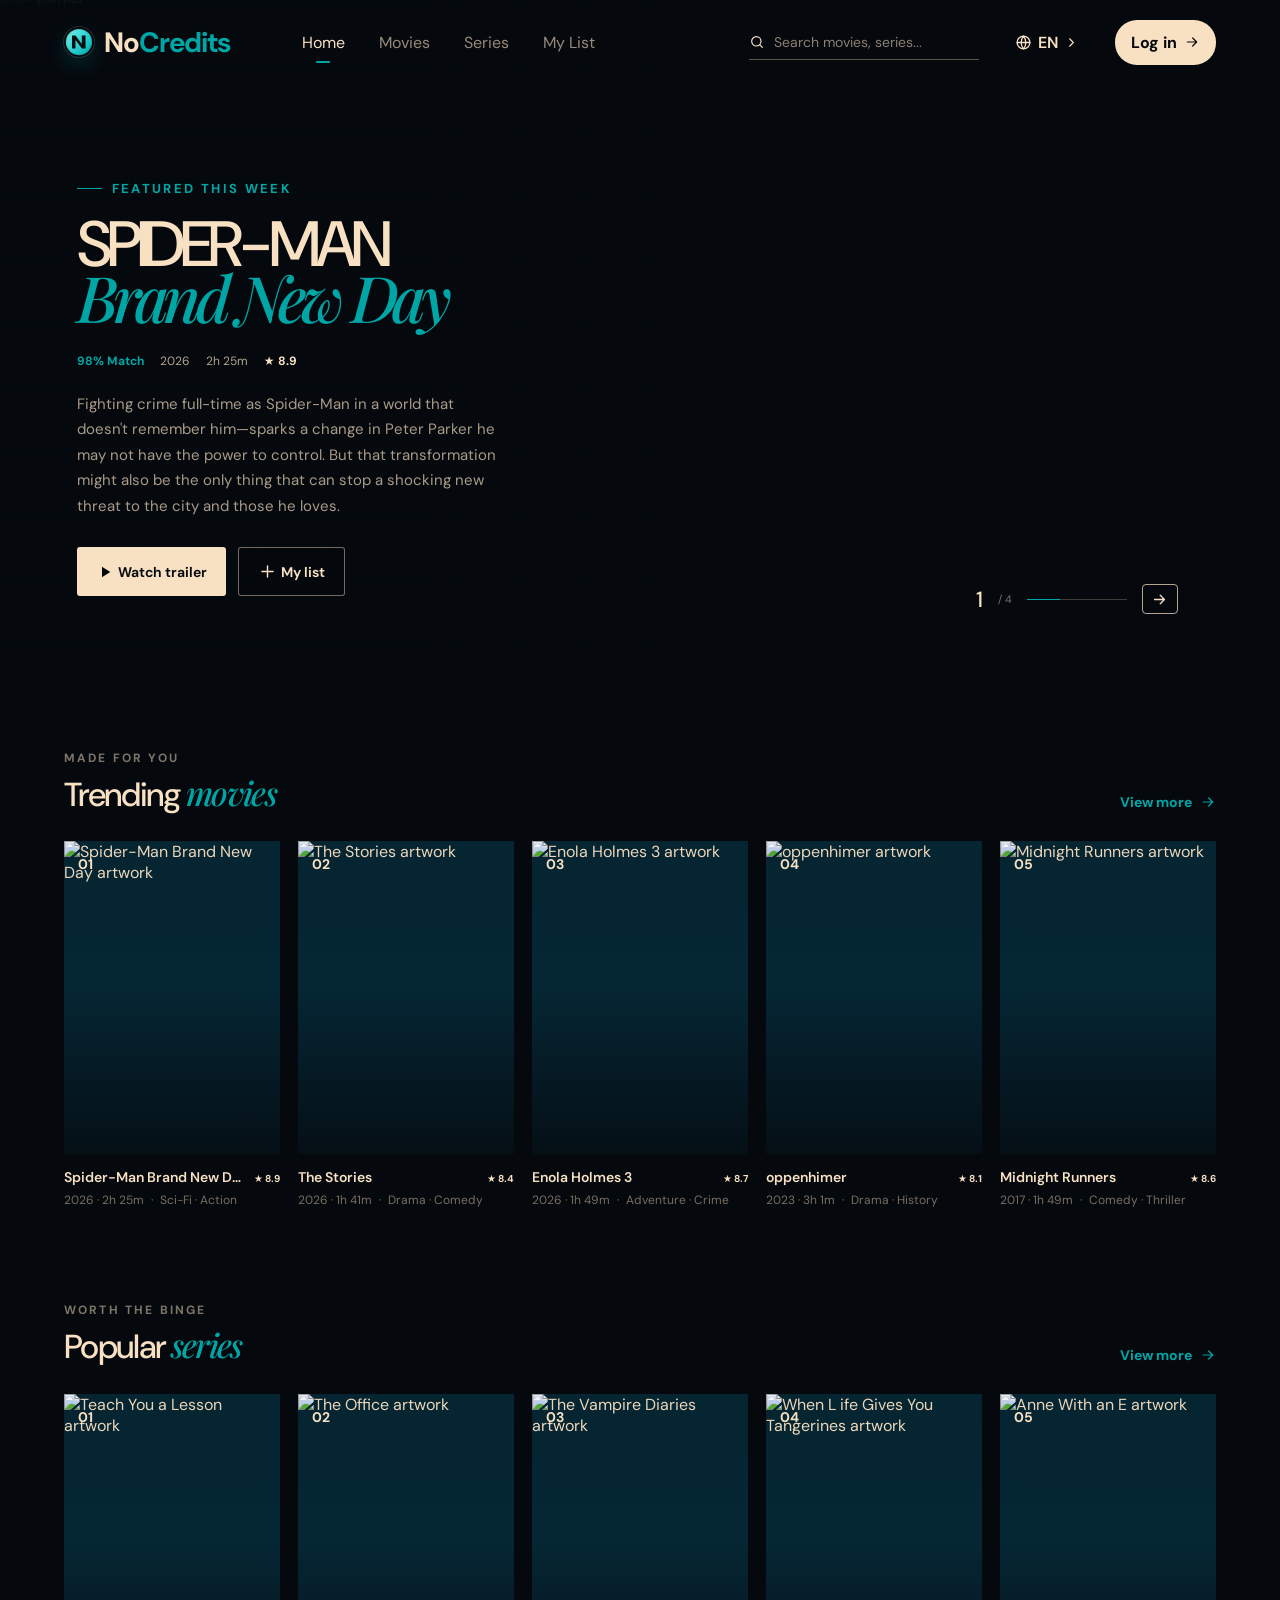
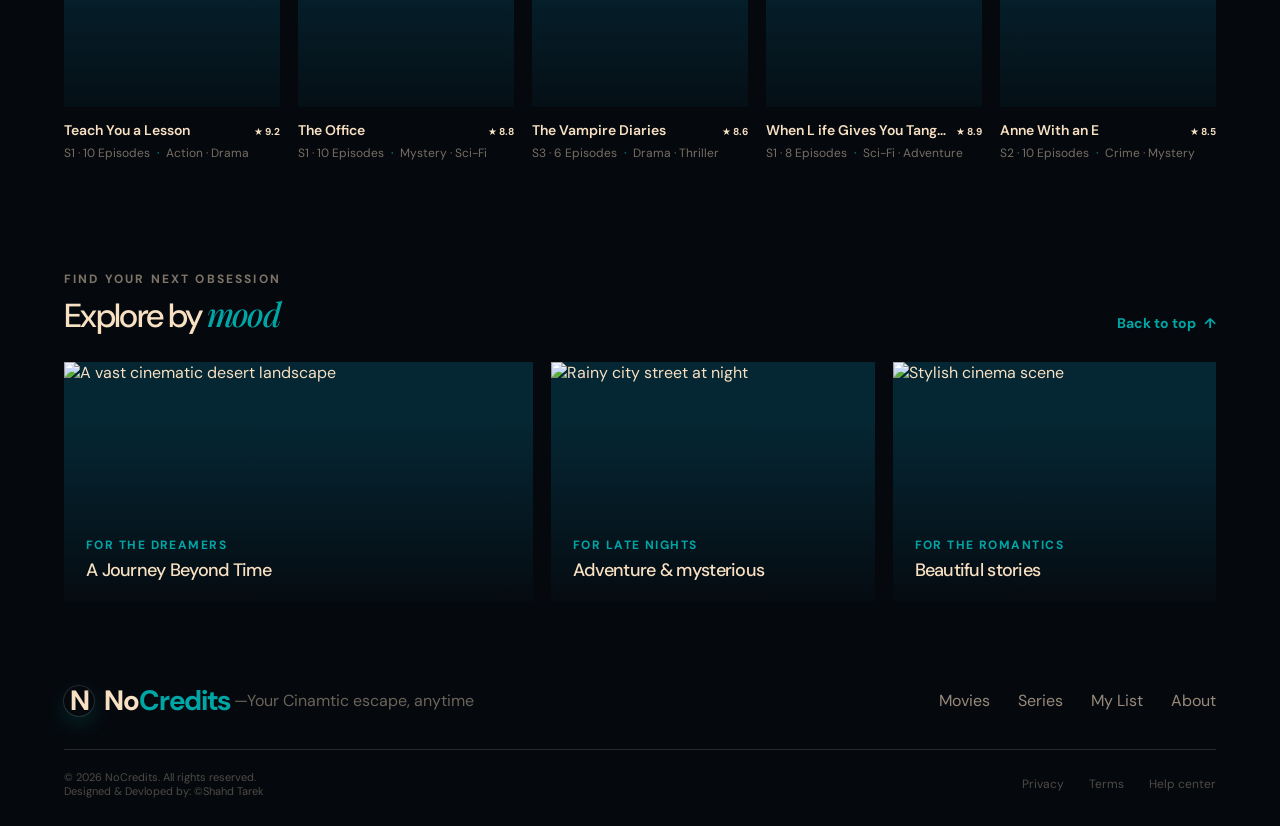
==== index.html @ 858e2f1b "Add files via upload" ====
<!doctype html>
<html lang="en">
  <head>
    <meta charset="UTF-8" />
    <meta name="viewport" content="width=device-width, initial-scale=1.0" />
    <meta name="description" content="NoCredits — your home for unforgettable movies and series." />
    <title>NoCredits — Watch what moves you</title>
    <link rel="icon" href="data:image/svg+xml,%3Csvg xmlns='http://www.w3.org/2000/svg' viewBox='0 0 64 64'%3E%3Ccircle cx='32' cy='32' r='30' fill='%2300a6a6'/%3E%3Cpath d='M20 45V19h8l8 13V19h8v26h-8l-8-13v13z' fill='%2305090e'/%3E%3C/svg%3E" />
    <link rel="stylesheet" href="style.css" />
    
</head>
  <body>
    <!-- <header section> -->
    <header class="site-header" id="siteHeader">
      <div class="header-inner">
        <a class="brand" href="#top" aria-label="NoCredits home">
          <span class="brand-mark" aria-hidden="true">
            <svg viewBox="0 0 64 64" role="img" aria-label="NoCredits logo">
              <defs>
                <linearGradient id="brandGlow" x1="0%" x2="100%" y1="0%" y2="100%">
                  <stop offset="0%" stop-color="#77f3e5"/>
                  <stop offset="55%" stop-color="#29d1d1"/>
                  <stop offset="100%" stop-color="#00a6a6"/>
                </linearGradient>
              </defs>
              <circle cx="32" cy="32" r="28" fill="url(#brandGlow)"/>
              <path d="M17 46V18h7.5l13.5 18.5V18H46v28h-7.8L24.5 27.5V46H17Z" fill="#051015"/>
            </svg>
          </span>
          <span class="brand-name">No<span>Credits</span></span>
        </a>

        <nav class="main-nav" id="mainNav" aria-label="Main navigation">
          <a class="nav-link active" href="#top">Home</a>
          <a class="nav-link" href="#movies">Movies</a>
          <a class="nav-link" href="#series">Series</a>
          <a class="nav-link" href="my-list.html">My List</a>
        </nav>
        <div class="header-actions">
          <label class="search-box">
            <span class="search-icon" aria-hidden="true">
              <svg width="18" height="18" viewBox="0 0 24 24" fill="none" stroke="currentColor" stroke-width="1.8" stroke-linecap="round" stroke-linejoin="round">
                <circle cx="11" cy="11" r="7"></circle>
                <path d="m20 20-4-4"></path>
              </svg>
            </span>
            <input id="searchInput" type="search" placeholder="Search movies, series..." aria-label="Search movies and series" />
          </label>
          <div class="language-picker" id="languagePicker">
            <button class="language-button" id="languageButton" aria-label="Choose language" aria-expanded="false">
              <svg width="17" height="17" viewBox="0 0 24 24" fill="none" stroke="currentColor" stroke-width="1.8" stroke-linecap="round" stroke-linejoin="round">
                <circle cx="12" cy="12" r="9"></circle>
                <path d="M3 12h18M12 3a14 14 0 0 1 0 18M12 3a14 14 0 0 0 0 18"></path>
              </svg>
              <span id="selectedLanguage">EN</span>
              <svg width="15" height="15" viewBox="0 0 24 24" fill="none" stroke="currentColor" stroke-width="1.8" stroke-linecap="round" stroke-linejoin="round">
                <path d="m9 18 6-6-6-6"></path>
              </svg>
            </button>
            <ul class="language-menu" id="languageMenu" aria-label="Language options">
              <li><button class="language-option" type="button" data-lang="ar">العربية</button></li>
              <li><button class="language-option active" type="button" data-lang="en">English</button></li>
              <li><button class="language-option" type="button" data-lang="fr">Français</button></li>
            </ul>
          </div>
          <button class="login-button" id="loginButton">
            Log in
            <svg width="16" height="16" viewBox="0 0 24 24" fill="none" stroke="currentColor" stroke-width="1.8" stroke-linecap="round" stroke-linejoin="round">
              <path d="M5 12h14M13 6l6 6-6 6"></path>
            </svg>
          </button>
          <button class="menu-button" id="menuButton" aria-label="Open menu" aria-expanded="false">
            <svg width="23" height="23" viewBox="0 0 24 24" fill="none" stroke="currentColor" stroke-width="1.8" stroke-linecap="round" stroke-linejoin="round">
              <path d="M4 7h16M4 12h16M4 17h16"></path>
            </svg>
          </button>
        </div>
      </div>
    </header>




  

    <main id="top">
      <!-- HERO section -->
      <section class="hero" aria-label="Featured title">
        <img class="hero-image" src="./9cfc95c79aabf78e9229b2271e0ae1a6.jpg" alt="peter parker" />
        <div class="hero-overlay"></div>
        <div class="hero-grid"></div>

        <div class="hero-content">
          <div class="eyebrow">
            <span class="eyebrow-line"></span>
            Featured this week
          </div>
          <h1 class="hero-title">SPIDER-MAN<br /><em>Brand New Day</em></h1>
          <div class="hero-meta">
            <span class="match">98% Match</span>
            <span>2026</span>
            <span>2h 25m</span>
            <span class="rating">★ 8.9</span>
          </div>
          <p class="hero-description">
            Fighting crime full-time as Spider-Man in a world that doesn't remember him—sparks a change in Peter Parker 
            he may not have the power to control. But that transformation might also be the only thing that can stop a shocking new threat to the city and those he loves.
          </p>
          <div class="hero-actions">
            <button class="primary-button" data-action="play" data-title="The Last Horizon">
              <svg width="18" height="18" viewBox="0 0 24 24" fill="currentColor" stroke="none"><path d="m8 5 11 7-11 7V5Z"></path></svg>
              Watch trailer
            </button>
            <button class="secondary-button" data-action="add" data-title="Spider-Man Brand New Day">
              <svg width="19" height="19" viewBox="0 0 24 24" fill="none" stroke="currentColor" stroke-width="1.8" stroke-linecap="round"><path d="M12 5v14M5 12h14"></path></svg>
              My list
            </button>
          </div>
        </div>
        <div class="hero-counter">
          <strong>1</strong>
          <span>/ 4</span>
          <div class="counter-line"><i></i></div>
          <button id="heroNext" aria-label="Scroll to next section">
            <svg width="17" height="17" viewBox="0 0 24 24" fill="none" stroke="currentColor" stroke-width="1.8" stroke-linecap="round" stroke-linejoin="round"><path d="M5 12h14M13 6l6 6-6 6"></path></svg>
          </button>
        </div>
      </section>




      <!-- TRENDING MOVIES section -->
      <section class="content-section" id="movies">
        <div class="section-heading">
          <div>
            <span class="section-kicker">Made for you</span>
            <h2 class="section-title">Trending <em>movies</em></h2>
          </div>
          <button class="see-all view-more-button" data-target="moviesGrid" aria-expanded="false">
            <span>View more</span>
            <svg width="16" height="16" viewBox="0 0 24 24" fill="none" stroke="currentColor" stroke-width="1.8" stroke-linecap="round" stroke-linejoin="round"><path d="M5 12h14M13 6l6 6-6 6"></path></svg>
          </button>
        </div>
        <div class="media-grid" id="moviesGrid"></div>
      </section>






      
      <!-- POPULAR SERIES section -->
      <section class="content-section series-section" id="series">
        <div class="section-heading">
          <div>
            <span class="section-kicker">Worth the binge</span>
            <h2 class="section-title">Popular <em>series</em></h2>
          </div>
          <button class="see-all view-more-button" data-target="seriesGrid" aria-expanded="false">
            <span>View more</span>
            <svg width="16" height="16" viewBox="0 0 24 24" fill="none" stroke="currentColor" stroke-width="1.8" stroke-linecap="round" stroke-linejoin="round"><path d="M5 12h14M13 6l6 6-6 6"></path></svg>
          </button>
        </div>
        <div class="media-grid" id="seriesGrid"></div>
      </section>







      <!-- EXPLORE section -->
      <section class="discover-section" id="discover">
        <div class="section-heading">
          <div>
            <span class="section-kicker">Find your next obsession</span>
            <h2 class="section-title">Explore by <em>mood</em></h2>
          </div>
          <a href="#top" class="see-all">Back to top <span aria-hidden="true">↑</span></a>
        </div>
        <div class="mood-grid">
          <a class="mood-card mood-card-wide" href="#movies">
            <img src="./matthieow.jpg" alt="A vast cinematic desert landscape" loading="lazy" />
            <span class="mood-overlay"></span>
            <span class="mood-copy"><small>For the dreamers</small><strong>A Journey Beyond Time</strong></span>
          </a>
          <a class="mood-card" href="#series">
            <img src="./harry potter.jpg" alt="Rainy city street at night" loading="lazy" />
            <span class="mood-overlay"></span>
            <span class="mood-copy"><small>For late nights</small><strong>Adventure & mysterious</strong></span>
          </a>
          <a class="mood-card" href="#movies">
            <img src="./hometown cha cha.jpg" alt="Stylish cinema scene" loading="lazy" />
            <span class="mood-overlay"></span>
            <span class="mood-copy"><small>For the romantics</small><strong>Beautiful stories</strong></span>
          </a>
        </div>
      </section>
    </main>






    <!-- <footer section> -->
    <footer class="site-footer">
      <div class="footer-top">
        <a class="brand" href="#top">
          <span class="brand-mark">N</span>
          <span class="brand-name">No<span>Credits</span></span>
        </a>
        <p class="footer-tag">—Your Cinamtic escape, anytime</p>
        <nav class="footer-links" aria-label="Footer navigation">
          <a href="#movies">Movies</a>
          <a href="#series">Series</a>
          <a href="/my-list.html">My List</a>
          <a href="#top">About</a>
        </nav>
      </div>
      <div class="footer-bottom">
        <span>© 2026 NoCredits. All rights reserved.
          <br>Designed & Devloped by: ©Shahd Tarek
        </span>
        <div class="footer-legal">
          <a href="#top">Privacy</a>
          <a href="#top">Terms</a>
          <a href="#top">Help center</a>
        </div>
      </div>
    </footer>












    <!-- Toast notifications -->
    <div class="toast" id="toast" role="status" aria-live="polite"></div>

    <div class="login-modal" id="loginModal" aria-hidden="true">
      <div class="login-panel" role="dialog" aria-modal="true" aria-labelledby="loginTitle">
        <button class="login-close" id="loginClose" type="button" aria-label="Close login form">×</button>
        <h3 class="login-title" id="loginTitle">Login</h3>
        <form class="login-form" id="loginForm">
          <div class="login-field">
            <label for="loginName">Name</label>
            <input id="loginName" name="name" type="text" placeholder="Enter your name" required />
          </div>

          <div class="login-field">
            <label for="loginNumber">Number</label>
            <input id="loginNumber" name="number" type="tel" placeholder="Enter your number" required />
          </div>

          <div class="login-field">
            <label for="loginCountry">Country</label>
            <select id="loginCountry" name="country" required>
              <option value="" selected disabled>Select your country</option>
              <option value="United States">Egypt</option>
              <option value="United States">United States</option>
              <option value="United Kingdom">United Kingdom</option>
              <option value="India">India</option>
              <option value="France">France</option>
              <option value="Saudi Arabia">Saudi Arabia</option>
              <option value="UAE">UAE</option>
            </select>
          </div>
          <div class="login-field">
            <label for="loginEmail">Email</label>
            <input id="loginEmail" name="email" type="email" placeholder="Enter your email" required />
          </div>

          <button class="login-submit" type="submit">Login</button>
        </form>
      </div>
    </div>
    <script type="module" src="/script.js"></script>
  </body>
</html>
---- style.css ----
@import url('https://fonts.googleapis.com/css2?family=DM+Sans:wght@400;500;600;700&family=Playfair+Display:ital,wght@0,500;0,600;1,500;1,600&display=swap');

:root {
  font-family: 'DM Sans', system-ui, sans-serif;
  color: #f8e0c2;
  background: #05090e;
  font-synthesis: none;
  text-rendering: optimizeLegibility;
  -webkit-font-smoothing: antialiased;
  -moz-osx-font-smoothing: grayscale;

  --ink:    #05090e;
  --deep:   #052633;
  --teal:   #005a68;
  --bright: #00a6a6;
  --cream:  #f8e0c2;
  --muted:  #8ca6aa;
  --line:   rgba(248, 224, 194, 0.15);
}

* { margin: 0;
  padding: 0;
  box-sizing: border-box;
}

html {
  scroll-behavior: smooth;
  font-size: 100%;
}

body {
  margin: 0;
  min-width: 320px;
  font-size: 16px;
  background: var(--ink);
}

button,
input {
  font: inherit;
}

button,
a {
  -webkit-tap-highlight-color: transparent;
}

a {
  color: inherit;
  text-decoration: none;
}

button {
  border: 0;
  cursor: pointer;
  background: transparent;
}

h1, h2, h3, p {
  margin: 0;
}

/* ---------- Header ---------- */
.site-header {
  position: absolute;
  top: 0;
  left: 0;
  right: 0;
  z-index: 50;
  height: 84px;
  transition: background 0.3s ease, backdrop-filter 0.3s ease;
}

.site-header.scrolled {
  background: rgba(5, 9, 14, 0.85);
  backdrop-filter: blur(12px);
}

.header-inner {
  display: flex;
  align-items: center;
  gap: 42px;
  height: 100%;
  padding: 0 clamp(24px, 5vw, 80px);
}

.brand {
  display: flex;
  align-items: center;
  gap: 10px;
  font-size: 28px;
  font-weight: 700;
  letter-spacing: -0.04em;
  flex-shrink: 0;
}

.brand-name span {
  color: var(--bright);
}

.brand-mark {
  position: relative;
  display: inline-flex;
  align-items: center;
  justify-content: center;
  width: 30px;
  height: 30px;
  border-radius: 50%;
  overflow: hidden;
  box-shadow: 0 0 0 1px rgba(255, 255, 255, 0.12), 0 8px 20px rgba(0, 166, 166, 0.18);
}

.brand-mark svg {
  display: block;
  width: 100%;
  height: 100%;
}

.brand-mark::after {
  content: '';
  position: absolute;
  inset: 2px;
  border: 1px solid rgba(5, 9, 14, 0.12);
  border-radius: 50%;
  pointer-events: none;
}

.main-nav {
  display: flex;
  align-items: center;
  gap: clamp(18px, 3vw, 34px);
  margin-right: auto;
  margin-left: 30px;
}

.nav-link,
.footer-links a {
  color: rgba(248, 224, 194, 0.6);
  font-size: 16px;
  transition: color 0.2s ease;
}

.nav-link:hover,
.nav-link.active,
.footer-links a:hover {
  color: var(--cream);
}

.nav-link.active::after {
  content: '';
  display: block;
  width: 14px;
  height: 2px;
  margin: 8px auto -10px;
  background: var(--bright);
  border-radius: 2px;
}

.header-actions {
  display: flex;
  align-items: center;
  gap: 28px !important;
  flex: 1;
  justify-content: flex-end;
}

.search-box {
  display: flex;
  align-items: center;
  gap: 9px;
  width: min(230px, 22vw);
  min-width: 120px;
  flex: 1;
  max-width: 230px;
  padding: 8px 0;
  border-bottom: 1px solid rgba(248, 224, 194, 0.35);
}

.search-box input {
  width: 100%;
  background: transparent;
  border: 0;
  outline: 0;
  color: var(--cream);
  font-size: 14px;
  min-width: 0;
}

.search-box input::placeholder {
  color: rgba(248, 224, 194, 0.55);
}

.search-icon {
  display: flex;
  align-items: center;
  justify-content: center;
  width: 16px;
  height: 16px;
  color: var(--cream);
}

.language-picker {
  position: relative;
  font-size: 14px;
}

.language-button {
  display: flex;
  align-items: center;
  gap: 6px;
  color: var(--cream);
  font-size: 16px;
  font-weight: 600;
  padding: 6px 8px;
  border-radius: 999px;
  transition: background 0.2s ease;
}

.language-button:hover {
  background: rgba(248, 224, 194, 0.06);
}

.language-menu {
  position: absolute;
  top: calc(100% + 10px);
  right: 0;
  min-width: 160px;
  margin: 0;
  padding: 8px;
  list-style: none;
  background:linear-gradient( #005a68 , #052633 60%);
  border: 1px solid rgba(248, 224, 194, 0.18);
  border-radius: 14px;
  box-shadow: 0 18px 34px rgba(0, 0, 0, 0.28);
  opacity: 0;
  pointer-events: none;
  transform: translateY(-8px);
  transition: opacity 0.2s ease, transform 0.2s ease;
  z-index: 20;
}

.language-picker.open .language-menu {
  opacity: 1;
  pointer-events: auto;
  transform: translateY(0);
}

.language-option {
  width: 100%;
  padding: 10px 12px;
  border-radius: 10px;
  color: rgba(248, 224, 194, 0.8);
  text-align: left;
  font-size: 16px;
  font-weight: 600;
  transition: background 0.15s ease, color 0.15s ease;
}

.language-option:hover,
.language-option.active {
  background: rgba(0, 166, 166, 0.14);
  color: var(--cream);
}

.login-button {
  display: flex;
  align-items: center;
  gap: 7px;
  padding: 12px 16px;
  border-radius: 22px;
  background: var(--cream);
  color: var(--ink);
  font-size: 16px;
  font-weight: 700;
  transition: background 0.2s ease, transform 0.2s ease;
}

.login-button:hover,
.primary-button:hover {
  background: #fff1dc;
  transform: translateY(-2px);
}

.menu-button {
  display: none;
  color: var(--cream);
}


















/* ---------- Hero ---------- */
.hero {
  position: relative;
  min-height: 670px;
  overflow: hidden;
}

.hero-image {
  position: absolute;
  inset: 0;
  width: 100%;
  height: 100%;
  object-fit: cover;
  object-position: 50% 35%;
  transform: scale(1.04);
  transform-origin: center center;
}

.hero-overlay {
  position: absolute;
  inset: 0;
  background:
    linear-gradient(90deg,
      rgba(5, 9, 14, 0.98) 0%,
      rgba(5, 9, 14, 0.85) 30%,
      rgba(5, 9, 14, 0.23) 74%,
      rgba(5, 9, 14, 0.62) 100%),
    linear-gradient(0deg, #05090e 0%, transparent 27%);
}

.hero-grid {
  position: absolute;
  inset: 0;
  background-image:
    linear-gradient(rgba(0, 166, 166, 0.08) 1px, transparent 1px),
    linear-gradient(90deg, rgba(0, 166, 166, 0.08) 1px, transparent 1px);
  background-size: 64px 64px;
  mask-image: linear-gradient(90deg, black, transparent 68%);
  opacity: 0.3;
}

.hero-content {
  position: relative;
  z-index: 1;
  left: clamp(24px, 6vw, 110px);
  max-width: 500px;
  padding-top: 180px;
}

.eyebrow,
.section-kicker {
  display: flex;
  align-items: center;
  gap: 10px;
  color: var(--bright);
  font-size: 13px;
  font-weight: 700;
  letter-spacing: 0.18em;
  text-transform: uppercase;
}

.eyebrow-line {
  width: 25px;
  height: 1px;
  background: var(--bright);
}

.hero-title {
  color: var(--cream);
  font-size: clamp(42px, 5vw, 88px);
  font-weight: 500;
  line-height: 0.82;
  letter-spacing: -0.08em;
  margin: 22px 0 24px;
}

.hero-title em,
.section-title em,
.banner-title em {
  color: var(--bright);
  font-family: 'Playfair Display', serif;
  font-weight: 500;
}

.hero-meta {
  display: flex;
  align-items: center;
  gap: 16px;
  color: rgba(248, 224, 194, 0.72);
  font-size: 12px;
}

.match {
  color: var(--bright);
  font-weight: 700;
}

.rating {
  color: var(--cream);
  font-weight: 700;
  white-space: nowrap;
}

.hero-description {
  color: rgba(248, 224, 194, 0.68);
  font-size: 15px;
  line-height: 1.7;
  max-width: 420px;
  margin: 23px 0 28px;
}

.hero-actions {
  display: flex;
  gap: 12px;
}

.primary-button,
.secondary-button {
  display: inline-flex;
  align-items: center;
  gap: 4px;
  padding: 14px 19px;
  border-radius: 3px;
  font-size: 14px;
  font-weight: 650;
  transition: transform 0.2s ease, background 0.2s ease, border-color 0.2s ease;
}

.primary-button {
  background: var(--cream);
  color: var(--ink);
}

.secondary-button {
  background: rgba(5, 9, 14, 0.35);
  border: 1px solid rgba(248, 224, 194, 0.45);
  color: var(--cream);
}

.secondary-button:hover {
  border-color: var(--cream);
  transform: translateY(-2px);
}

.hero-counter {
  position: absolute;
  bottom: 56px;
  right: clamp(24px, 8vw, 128px);
  z-index: 1;
  display: flex;
  align-items: center;
  gap: 15px;
}

.hero-counter strong {
  color: var(--cream);
  font-size: 22px;
  font-weight: 500;
}

.hero-counter span {
  color: rgba(248, 224, 194, 0.48);
  font-size: 11px;
}

.counter-line {
  width: 100px;
  height: 1px;
  background: rgba(248, 224, 194, 0.24);
}

.counter-line i {
  display: block;
  width: 33%;
  height: 1px;
  background: var(--bright);
}

.hero-counter button {
  display: flex;
  align-items: center;
  justify-content: center;
  width: 36px;
  height: 30px;
  border: 1px solid rgba(248, 224, 194, 0.72);
  border-radius: 4px;
  color: var(--cream);
  transition: background 0.2s ease, color 0.2s ease, transform 0.2s ease;
}

.hero-counter button:hover {
  background: var(--cream);
  color: var(--ink);
  transform: translateX(3px);
}











/* ---------- Content Sections ---------- */
.content-section {
  max-width: 1440px;
  margin: 0 auto;
  padding: 80px clamp(24px, 5vw, 80px) 0;
}

.series-section {
  padding-top: 94px;
}

.section-heading {
  display: flex;
  align-items: flex-end;
  justify-content: space-between;
  margin-bottom: 30px;
}

.section-kicker {
  color: rgba(248, 224, 194, 0.5);
  font-size: 12px;
  margin-bottom: 10px;
}

.section-title {
  color: var(--cream);
  font-size: clamp(24px, 2.6vw, 34px);
  font-weight: 500;
  line-height: 1;
  letter-spacing: -0.05em;
}

.see-all {
  display: inline-flex;
  align-items: center;
  gap: 8px;
  padding: 0;
  color: var(--bright);
  font-size: 14px;
  font-weight: 700;
  font-family: inherit;
}

.see-all svg {
  transition: transform 0.25s ease;
}

.see-all:hover {
  color: var(--cream);
}









/* ---------- Media Grid & Cards ---------- */
.media-grid {
  display: grid;
  grid-template-columns: repeat(5, minmax(0, 1fr));
  gap: 18px;
}

.media-card {
  min-width: 0;
  transition: opacity 0.25s ease, transform 0.25s ease;
}

.media-card.is-hidden,
.media-card.extra-card {
  display: none;
}

.media-grid.is-expanded .media-card.extra-card {
  display: block;
}

.poster-wrap {
  position: relative;
  aspect-ratio: 2 / 2.9;
  overflow: hidden;
  background: var(--deep);
}

.poster-wrap img {
  width: 100%;
  height: 100%;
  object-fit: cover;
  transition: transform 0.5s ease;
}

.poster-shade {
  position: absolute;
  inset: 0;
  background: linear-gradient(180deg,
    rgba(5, 9, 14, 0.05),
    transparent 48%,
    rgba(5, 9, 14, 0.8));
}

.media-card:hover .poster-wrap img {
  transform: scale(1.06);
}

.rank {
  position: absolute;
  top: 14px;
  left: 14px;
  color: var(--cream);
  font-size: 14px;
  font-weight: 700;
}

.quick-add,
.poster-play {
  position: absolute;
  display: flex;
  align-items: center;
  justify-content: center;
  background: rgba(5, 9, 14, 0.7);
  border: 1px solid rgba(248, 224, 194, 0.35);
  color: var(--cream);
  opacity: 0;
  transition: opacity 0.2s ease, background 0.2s ease, transform 0.2s ease;
}

.quick-add {
  top: 12px;
  right: 12px;
  width: 31px;
  height: 31px;
  border-radius: 50%;
}

.poster-play {
  bottom: 13px;
  left: 14px;
  width: 38px;
  height: 38px;
  border-radius: 50%;
}

.media-card:hover .quick-add,
.media-card:hover .poster-play {
  opacity: 1;
}

.quick-add:hover,
.poster-play:hover {
  background: var(--bright);
  color: var(--ink);
  transform: scale(1.08);
}

.card-copy {
  padding-top: 14px;
}

.card-title-row {
  display: flex;
  align-items: baseline;
  justify-content: space-between;
  gap: 8px;
}

.card-title-row h3 {
  color: var(--cream);
  font-size: 14px;
  font-weight: 600;
  white-space: nowrap;
  overflow: hidden;
  text-overflow: ellipsis;
}

.card-title-row .rating {
  font-size: 10px;
}

.card-copy p {
  color: rgba(248, 224, 194, 0.47);
  font-size: 12px;
  margin-top: 6px;
}

.card-copy p .dot {
  color: var(--bright);
  margin: 0 4px;
}








/* ---------- Explore by Mood ---------- */
.discover-section {
  max-width: 1440px;
  margin: 110px auto 0;
  padding: 0 clamp(24px, 5vw, 80px);
}

.mood-grid {
  display: grid;
  grid-template-columns: 1.45fr 1fr 1fr;
  gap: 18px;
}

.mood-card {
  position: relative;
  display: block;
  min-height: 240px;
  overflow: hidden;
  background: var(--deep);
}

.mood-card img {
  width: 100%;
  height: 100%;
  min-height: 240px;
  object-fit: cover;
  transition: transform 0.5s ease;
}

.mood-card:hover img {
  transform: scale(1.06);
}

.mood-overlay {
  position: absolute;
  inset: 0;
  background: linear-gradient(0deg, rgba(5, 9, 14, 0.92), transparent 75%);
}

.mood-copy {
  position: absolute;
  left: 22px;
  bottom: 20px;
  display: flex;
  flex-direction: column;
  gap: 5px;
}

.mood-copy small {
  color: var(--bright);
  font-size: 12px;
  font-weight: 700;
  letter-spacing: 0.12em;
  text-transform: uppercase;
}

.mood-copy strong {
  color: var(--cream);
  font-size: 18px;
  font-weight: 500;
  letter-spacing: -0.04em;
}






/* <my list> */

.list-page {
  padding-top: 150px;
  min-height: 70vh;
}

.list-page-inner {
  max-width: 1440px;
  margin: 0 auto;
  padding: 0 clamp(24px, 5vw, 80px) 40px;
}

.list-grid {
  grid-template-columns: repeat(5, minmax(0, 1fr));
}

.empty-list {
  display: flex;
  flex-direction: column;
  align-items: center;
  gap: 22px;
  padding: 90px 20px 40px;
  text-align: center;
  width: min(520px, 100%);
  margin: 0 auto;
}

.empty-list p {
  width: min(100%, 420px);
  color: rgba(248, 224, 194, 0.5);
  font-size: 34px;
  letter-spacing: 0.2cap;
  line-height: 1.4;
}

.empty-list .primary-button {
  margin-top: 54px !important;
  text-decoration: none;
}












/* ---------- Footer ---------- */
.site-footer {
  max-width: 1280px;
  margin: 80px auto 0;
  padding: 0 clamp(24px, 5vw, 80px) 28px;
}

.footer-top,
.footer-bottom {
  display: flex;
  align-items: center;
  justify-content: space-between;
}

.footer-top {
  border-bottom: 1px solid var(--line);
  padding-bottom: 30px;
}

.footer-tag {
  color: rgba(248, 224, 194, 0.42);
  font-size: 16px;
  margin-right: auto;
  padding-left: 4px;
}

.footer-links {
  display: flex;
  gap: 28px;
}

.footer-bottom {
  color: rgba(248, 224, 194, 0.3);
  font-size: 11px;
  padding-top: 20px;
}

.footer-legal {
  font-size: 12px;
  display: flex;
  gap: 25px;
}

.footer-legal a:hover {
  color: var(--cream);
}








/* ---------- Toast ---------- */
.toast {
  position: fixed;
  bottom: 24px;
  left: 50%;
  transform: translate(-50%, 15px);
  background: var(--cream);
  color: var(--ink);
  font-size: 12px;
  font-weight: 700;
  padding: 13px 18px;
  opacity: 0;
  pointer-events: none;
  z-index: 100;
  transition: opacity 0.25s ease, transform 0.25s ease;
}

.toast.show {
  opacity: 1;
  transform: translate(-50%, 0);
}

.login-modal {
  position: fixed;
  inset: 0;
  display: flex;
  align-items: center;
  justify-content: center;
  background: rgba(5, 9, 14, 0.72);
  backdrop-filter: blur(6px);
  z-index: 200;
  opacity: 0;
  pointer-events: none;
  transition: opacity 0.2s ease;
}

.login-modal.show {
  opacity: 1;
  pointer-events: auto;
}

.login-panel {
  position: relative;
  width: min(440px, calc(100vw - 32px));
  background: rgba(7, 14, 20, 0.97);
  border: 1px solid rgba(248, 224, 194, 0.18);
  border-radius: 22px;
  box-shadow: 0 25px 60px rgba(0, 0, 0, 0.4);
  padding: 26px 22px 20px;
}

.login-close {
  position: absolute;
  top: 14px;
  right: 14px;
  width: 34px;
  height: 34px;
  border-radius: 50%;
  color: var(--cream);
  background: rgba(248, 224, 194, 0.06);
  font-size: 22px;
  line-height: 1;
}

.login-title {
  color: var(--cream);
  font-size: 28px;
  letter-spacing: -0.04em;
  margin-bottom: 20px;
}

.login-form {
  display: flex;
  flex-direction: column;
  gap: 14px;
}

.login-field {
  display: flex;
  flex-direction: column;
  gap: 8px;
}

.login-field label {
  color: rgba(248, 224, 194, 0.74);
  font-size: 18px;
  font-weight: 600;
}

.login-field input,
.login-field select {
  width: 100%;
  font-size: 18px;
  font-weight: 600;
  padding: 12px 14px;
  border: 1px solid rgba(248, 224, 194, 0.2);
  border-radius: 12px;
  background:  #052633;
  color: var(--cream);
  outline: none;
}

.login-field input::placeholder {
  color: rgba(248, 224, 194, 0.36);
}

.login-submit {
  width: 100%;
  margin-top: 6px;
  padding: 14px 18px;
  border-radius: 12px;
  background: var(--cream);
  color: var(--ink);
  font-size: 20px;
  font-weight: 800;
}


@media (max-width: 900px) {
  .header-inner {
    gap: 20px;
  }

  .main-nav {
    gap: 18px;
  }

  .header-actions {
    gap: 14px;
    flex: 1;
  }

  .language-button {
    display: none;
  }

  .search-box {
    width: min(200px, 40vw);
    max-width: 200px;
  }

  .media-grid {
    grid-template-columns: repeat(3, minmax(0, 1fr));
    row-gap: 34px;
  }

  .discover-section {
    margin-left: 24px;
    margin-right: 24px;
    padding-left: 0;
    padding-right: 0;
  }

  .mood-grid {
    grid-template-columns: 1.2fr 1fr;
  }

  .mood-card-wide {
    grid-row: span 2;
  }
  .list-grid {
    grid-template-columns: repeat(3, minmax(0, 1fr));
    row-gap: 34px;
  }

  .list-grid .media-card:nth-child(n + 4) {
    display: block;
  }
}

@media (max-width: 650px) {
  .site-header {
    height: 70px;
  }

  .header-inner {
    gap: 12px;
  }

  .main-nav {
    display: none;
    position: absolute;
    top: 62px;
    left: 20px;
    right: 20px;
    flex-direction: column;
    gap: 18px;
    padding: 22px;
    background: rgba(5, 9, 14, 0.96);
    border: 1px solid var(--line);
  }

  .main-nav.open {
    display: flex;
  }

  .nav-link.active::after {
    display: none;
  }

  .menu-button {
    display: flex;
  }

  .header-actions {
    gap: 10px;
    width: auto;
  }

  .search-box {
    width: min(170px, 42vw);
    max-width: 170px;
    min-width: 110px;
  }

  .search-box input {
    display: block;
  }

  .login-button {
    padding: 10px 12px;
  }

  .login-button svg {
    display: none;
  }

  .hero {
    min-height: 690px;
  }

  .hero-image {
    object-position: 62% center;
  }

  .hero-overlay {
    background:
      linear-gradient(90deg, rgba(5, 9, 14, 0.9), rgba(5, 9, 14, 0.35)),
      linear-gradient(0deg, #05090e 0%, transparent 55%);
  }

  .hero-content {
    padding-top: 180px;
  }

  .hero-description {
    max-width: 310px;
  }

  .hero-counter {
    bottom: 30px;
    right: 24px;
  }

  .content-section {
    padding-top: 58px;
  }

  .section-heading {
    flex-direction: column;
    align-items: flex-start;
    gap: 16px;
  }

  .media-grid {
    grid-template-columns: repeat(2, minmax(0, 1fr));
    gap: 22px 12px;
  }

  .list-grid {
    grid-template-columns: repeat(2, minmax(0, 1fr));
    gap: 22px 12px;
  }

  .list-grid .media-card:nth-child(n + 3) {
    display: block;
  }

  .list-page {
    padding-top: 110px;
  }

  .discover-section {
    margin-top: 74px;
  }

  .mood-grid {
    display: flex;
    flex-direction: column;
    gap: 12px;
  }

  .mood-card,
  .mood-card img {
    min-height: 190px;
  }

  .site-footer {
    margin-top: 60px;
  }

  .footer-top {
    flex-direction: column;
    align-items: flex-start;
    gap: 20px;
  }

  .footer-tag {
    padding: 0;
  }

  .footer-links {
    flex-wrap: wrap;
    gap: 16px 24px;
  }

  .footer-bottom {
    flex-direction: column;
    align-items: flex-start;
    gap: 18px;
    line-height: 1.5;
  }
}
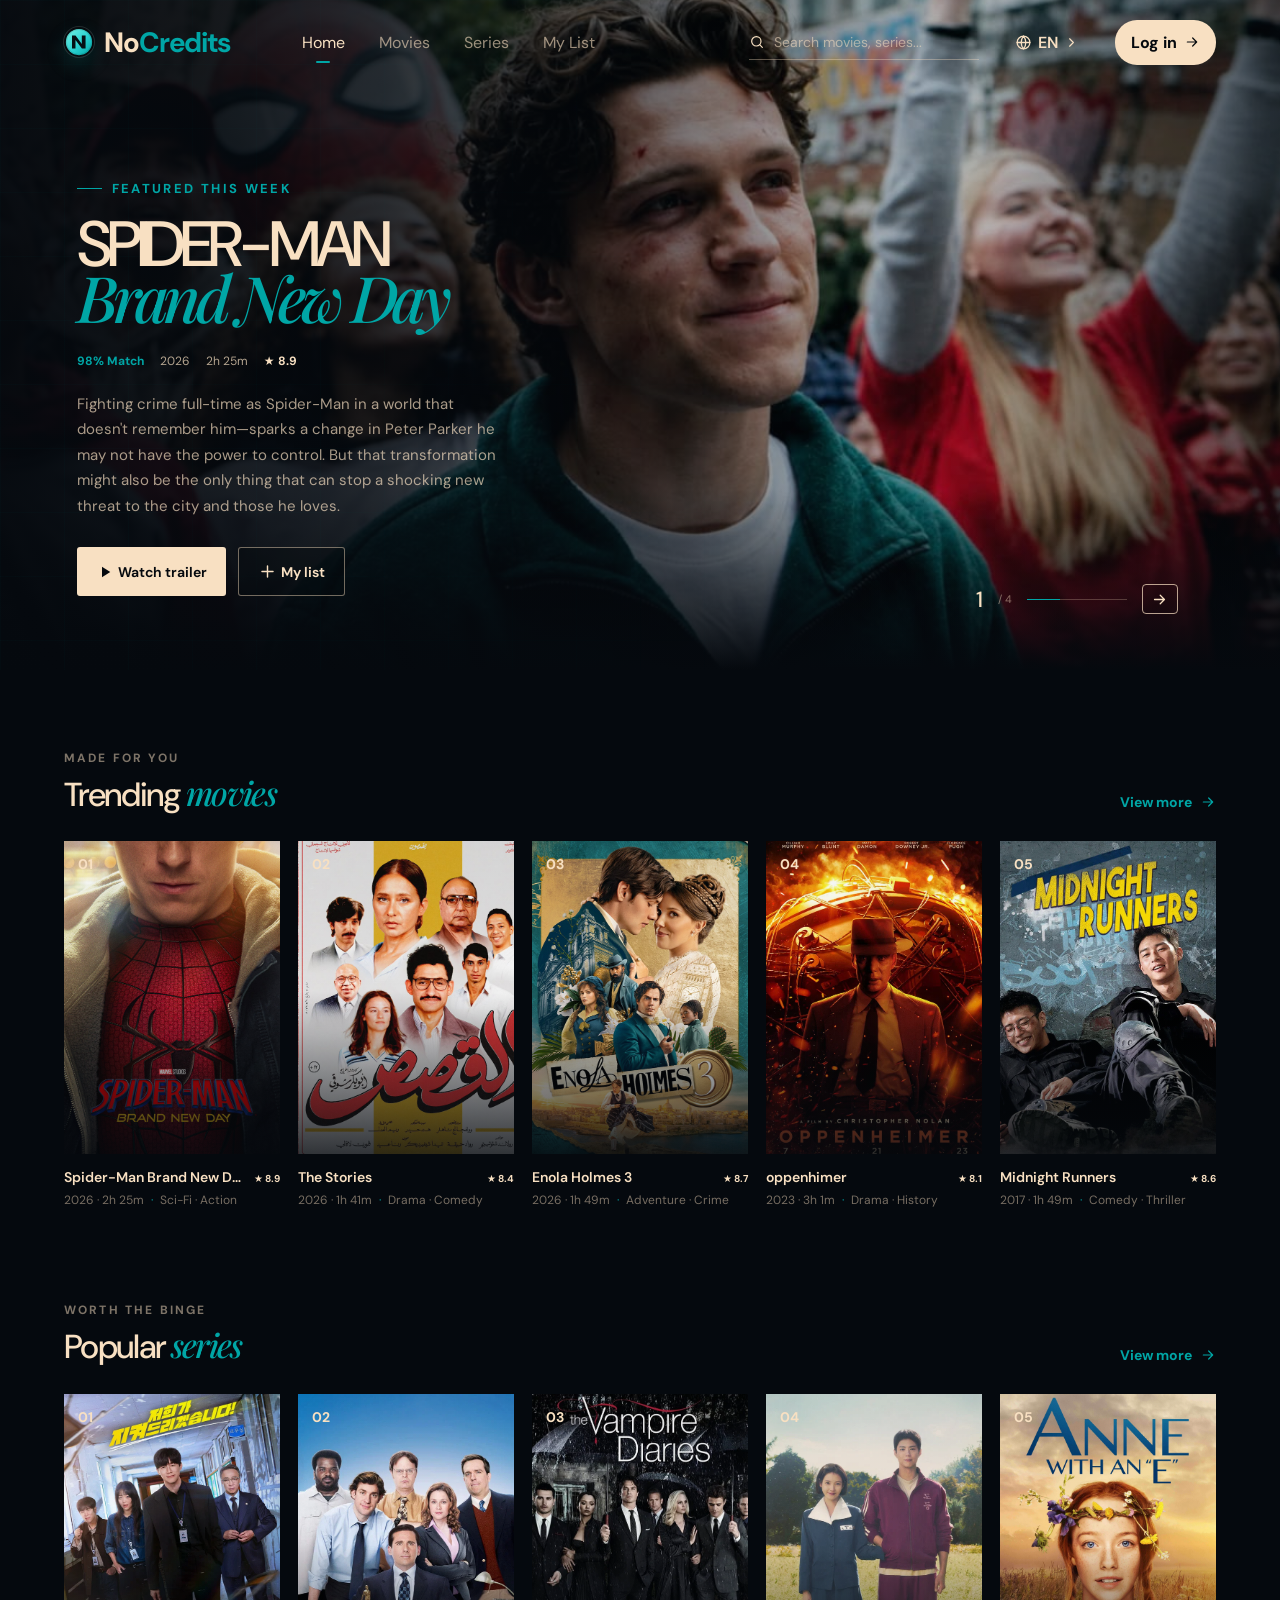
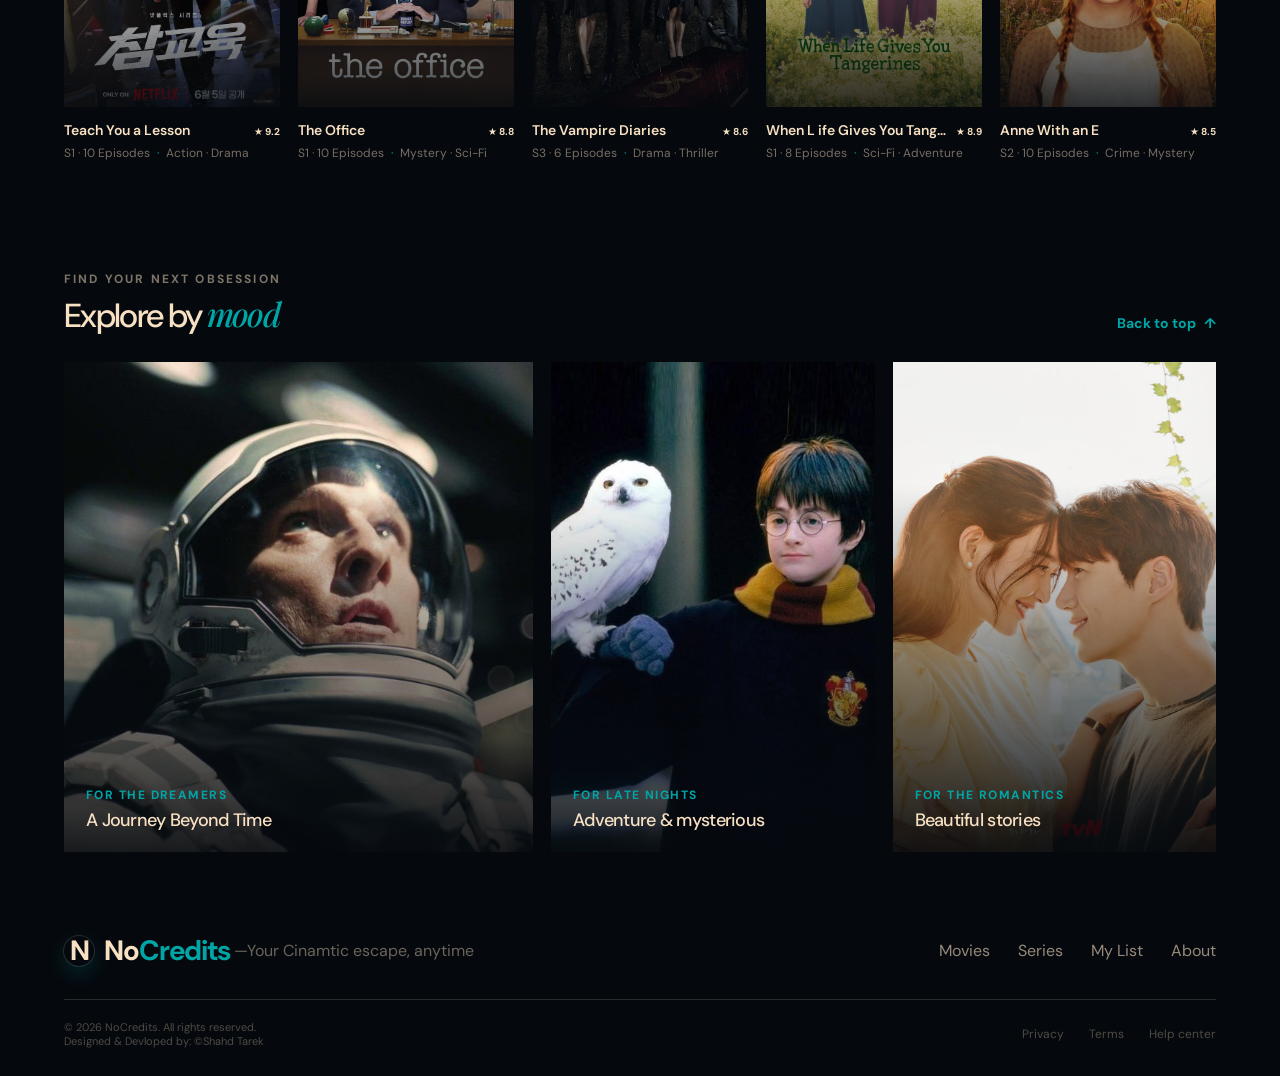
==== commit 7ca5be37: "Update index.html" ====
--- a/index.html
+++ b/index.html
@@ -29,13 +29,12 @@
           </span>
           <span class="brand-name">No<span>Credits</span></span>
         </a>
-
-        <nav class="main-nav" id="mainNav" aria-label="Main navigation">
-          <a class="nav-link active" href="#top">Home</a>
-          <a class="nav-link" href="#movies">Movies</a>
-          <a class="nav-link" href="#series">Series</a>
-          <a class="nav-link" href="my-list.html">My List</a>
-        </nav>
+          <nav class="main-nav" id="mainNav" aria-label="Main navigation">
+             <a class="nav-link active" href="index.html">Home</a>
+            <a class="nav-link" href="movies.html">Movies</a>
+            <a class="nav-link" href="series.html">Series</a>
+              <a class="nav-link" href="my-list.html">My List</a>
+             </nav>
         <div class="header-actions">
           <label class="search-box">
             <span class="search-icon" aria-hidden="true">
@@ -86,7 +85,7 @@
     <main id="top">
       <!-- HERO section -->
       <section class="hero" aria-label="Featured title">
-        <img class="hero-image" src="./9cfc95c79aabf78e9229b2271e0ae1a6.jpg" alt="peter parker" />
+        <img class="hero-image" src="9cfc95c79aabf78e9229b2271e0ae1a6.jpg" alt="peter parker" />
         <div class="hero-overlay"></div>
         <div class="hero-grid"></div>
 
@@ -137,10 +136,12 @@
             <span class="section-kicker">Made for you</span>
             <h2 class="section-title">Trending <em>movies</em></h2>
           </div>
-          <button class="see-all view-more-button" data-target="moviesGrid" aria-expanded="false">
-            <span>View more</span>
-            <svg width="16" height="16" viewBox="0 0 24 24" fill="none" stroke="currentColor" stroke-width="1.8" stroke-linecap="round" stroke-linejoin="round"><path d="M5 12h14M13 6l6 6-6 6"></path></svg>
-          </button>
+         <a class="see-all" href="movies.html">
+        <span>View more</span>
+        <svg width="16" height="16" viewBox="0 0 24 24" fill="none" stroke="currentColor" stroke-width="1.8" stroke-linecap="round" stroke-linejoin="round">
+        <path d="M5 12h14M13 6l6 6-6 6"></path>
+         </svg>
+         </a>
         </div>
         <div class="media-grid" id="moviesGrid"></div>
       </section>
@@ -183,17 +184,17 @@
         </div>
         <div class="mood-grid">
           <a class="mood-card mood-card-wide" href="#movies">
-            <img src="./matthieow.jpg" alt="A vast cinematic desert landscape" loading="lazy" />
+            <img src="matthieow.jpg" alt="A vast cinematic desert landscape" loading="lazy" />
             <span class="mood-overlay"></span>
             <span class="mood-copy"><small>For the dreamers</small><strong>A Journey Beyond Time</strong></span>
           </a>
           <a class="mood-card" href="#series">
-            <img src="./harry potter.jpg" alt="Rainy city street at night" loading="lazy" />
+            <img src="harry potter.jpg" alt="Rainy city street at night" loading="lazy" />
             <span class="mood-overlay"></span>
             <span class="mood-copy"><small>For late nights</small><strong>Adventure & mysterious</strong></span>
           </a>
           <a class="mood-card" href="#movies">
-            <img src="./hometown cha cha.jpg" alt="Stylish cinema scene" loading="lazy" />
+            <img src="hometown cha cha.jpg" alt="Stylish cinema scene" loading="lazy" />
             <span class="mood-overlay"></span>
             <span class="mood-copy"><small>For the romantics</small><strong>Beautiful stories</strong></span>
           </a>
